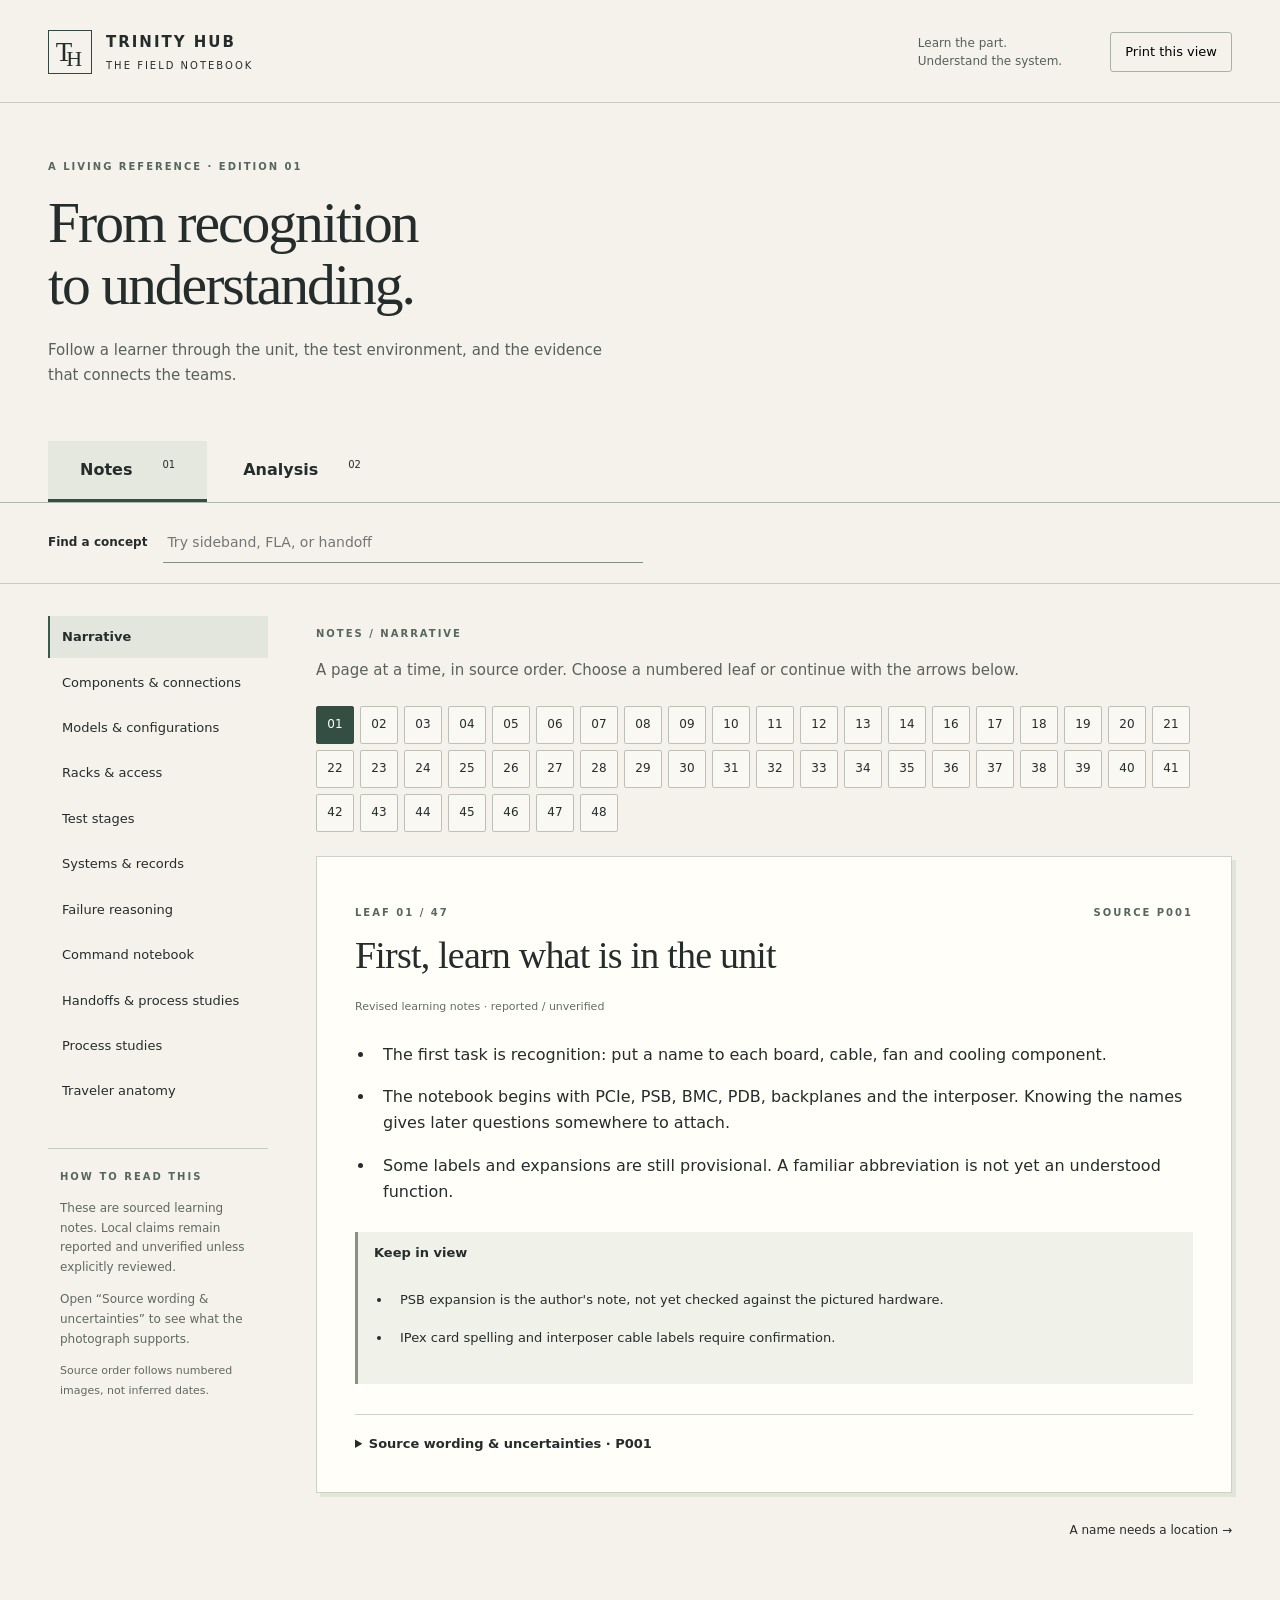
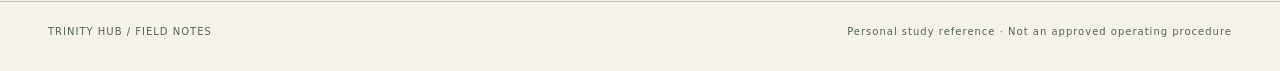
==== site/index.html @ b90e6e1c "Consolidate field notes into a sourced learning notebook and site" ====
<!doctype html>
<html lang="en">
<head>
  <meta charset="utf-8">
  <meta name="viewport" content="width=device-width, initial-scale=1">
  <meta name="description" content="Trinity Hub: a sourced learning notebook about components, testing, evidence and handoffs.">
  <title>Trinity Hub · Field Notes</title>
  <link rel="stylesheet" href="styles.css">
  <script src="content.js" defer></script>
  <script src="app.js" defer></script>
</head>
<body>
  <a class="skip" href="#main">Skip to notes</a>
  <header class="masthead">
    <a class="brand" href="#notes/narrative/1"><span class="emblem" aria-hidden="true">T<span>H</span></span><span>TRINITY HUB<small>THE FIELD NOTEBOOK</small></span></a>
    <p class="motto">Learn the part.<br>Understand the system.</p>
    <button id="print" class="quiet">Print this view</button>
  </header>
  <div class="intro"><p class="eyebrow">A living reference · Edition 01</p><h1>From recognition<br>to understanding.</h1><p>Follow a learner through the unit, the test environment, and the evidence that connects the teams.</p></div>
  <nav class="primary" aria-label="Main sections"><a href="#notes/narrative/1" data-section="notes">Notes <span>01</span></a><a href="#analysis" data-section="analysis">Analysis <span>02</span></a></nav>
  <div class="toolbar"><label for="search">Find a concept</label><input id="search" type="search" placeholder="Try sideband, FLA, or handoff" autocomplete="off"><button id="clear-search" class="quiet" hidden>Clear search</button><span id="count" role="status" aria-live="polite"></span></div>
  <div class="workspace"><aside><nav id="sections" aria-label="Notebook topics"></nav><div class="aside-note"><span class="eyebrow">How to read this</span><p>These are sourced learning notes. Local claims remain reported and unverified unless explicitly reviewed.</p><p>Open “Source wording &amp; uncertainties” to see what the photograph supports.</p><small>Source order follows numbered images, not inferred dates.</small></div></aside><main id="main" tabindex="-1"></main></div>
  <footer><span>TRINITY HUB / FIELD NOTES</span><span>Personal study reference · Not an approved operating procedure</span></footer>
  <noscript><p>This notebook needs JavaScript for navigation. Read the Markdown edition in the repository’s notes folder.</p></noscript>
</body>
</html>
---- site/styles.css ----
*{box-sizing:border-box}html{scroll-behavior:smooth}body{margin:0;background:#f4f2eb;color:#252d2c;font:16px/1.65 system-ui,-apple-system,"Segoe UI",sans-serif}a{color:inherit;text-underline-offset:4px}button,input{font:inherit}button,a,input{touch-action:manipulation}button{cursor:pointer}a:focus-visible,button:focus-visible,input:focus-visible,summary:focus-visible{outline:3px solid #476860;outline-offset:4px}[hidden]{display:none!important}.skip{position:absolute;left:16px;top:-60px;background:white;padding:10px;z-index:5}.skip:focus{top:10px}.masthead,.intro,.primary,.toolbar,.workspace,footer{max-width:1320px;margin:auto;padding-left:48px;padding-right:48px}.masthead{display:flex;align-items:center;justify-content:space-between;gap:24px;padding-top:30px;padding-bottom:28px;border-bottom:1px solid #c8cbc3}.brand{display:flex;gap:14px;align-items:center;text-decoration:none;font-size:15px;font-weight:750;letter-spacing:2px}.brand small{display:block;font-size:10px;font-weight:500;letter-spacing:2px;margin-top:3px}.emblem{display:flex;align-items:center;justify-content:center;width:44px;height:44px;border:1px solid #344641;font:27px Georgia,serif}.emblem span{margin-left:-8px;margin-top:13px;font-size:22px}.motto{font-size:12px;line-height:1.5;margin:0;margin-left:auto;margin-right:24px;color:#56605b}.quiet{background:transparent;border:1px solid #a9b0a7;padding:8px 14px;border-radius:3px;font-size:13px}.quiet:hover{background:#e4e8df}.intro{padding-top:46px;padding-bottom:38px;position:relative}.eyebrow{font-size:10px;font-weight:750;letter-spacing:2px;text-transform:uppercase;color:#55675f}.intro h1{font:clamp(35px,4.5vw,62px)/1.08 Georgia,serif;letter-spacing:-2px;margin:16px 0 22px;max-width:750px}.intro>p:last-child{max-width:580px;color:#57605b;font-size:15px}.primary{display:flex;gap:4px;border-bottom:1px solid #aeb8ad}.primary a{text-decoration:none;padding:16px 32px;border-bottom:3px solid transparent;font-weight:650;display:flex;gap:30px}.primary a span{font-size:10px;font-weight:400}.primary a[aria-current]{border-bottom-color:#344e43;background:#e4e8df}.toolbar{display:flex;align-items:center;gap:16px;padding-top:20px;padding-bottom:20px;border-bottom:1px solid #c8cbc3}.toolbar label{font-size:12px;font-weight:650;white-space:nowrap}.toolbar input{width:min(480px,60%);background:transparent;border:0;border-bottom:1px solid #858f86;padding:8px 4px;border-radius:0;font-size:14px}.toolbar #count{font-size:12px;color:#536058}.workspace{display:grid;grid-template-columns:220px minmax(0,1fr);gap:48px;padding-top:32px;padding-bottom:60px;min-height:650px}aside nav{display:flex;flex-direction:column;gap:4px}aside nav a{display:block;text-decoration:none;font-size:13px;padding:10px 12px;border-left:2px solid transparent}aside nav a:hover{background:#e8eae3}aside nav a[aria-current]{border-color:#395a49;background:#e2e6dc;font-weight:700}.aside-note{margin-top:36px;padding:18px 12px;border-top:1px solid #c5cbbf;font-size:12px;color:#606960}.aside-note small{font-size:11px}main{min-width:0}main h2{font:38px/1.15 Georgia,serif;letter-spacing:-.8px;margin:12px 0 20px}main h3{font:25px/1.2 Georgia,serif;margin:0 0 15px}main h4{font-size:14px;margin:24px 0 10px}.lead{color:#5a625b;max-width:720px;font-size:15px}.page-grid{display:flex;flex-wrap:wrap;gap:6px;margin:24px 0}.page-grid a{width:38px;height:38px;display:flex;align-items:center;justify-content:center;text-decoration:none;border:1px solid #bbc2b5;background:#f9f8f3;font-size:12px;border-radius:2px}.page-grid a:hover{border-color:#344e43}.page-grid a[aria-current]{background:#344e43;color:white;border-color:#344e43}.sheet{background:#fffef9;border:1px solid #ccd0c5;padding:38px;box-shadow:4px 4px 0 #e2e5da;position:relative}.sheet .eyebrow{display:flex;justify-content:space-between;gap:15px}.sheet h2{max-width:680px}.bullets{padding-left:20px;margin:26px 0}.bullets li{padding-left:8px;margin-bottom:16px}.source-label{font-size:11px;color:#626e64}.source-links{display:flex;flex-wrap:wrap;gap:6px;font-size:11px;margin-top:20px}.source-links a{padding:2px 7px;background:#e9ede4;text-decoration:none;border-radius:2px}.source-links a:hover{text-decoration:underline}.note-box{border-left:3px solid #86947f;padding:10px 16px;margin:24px 0;background:#f0f2e9;font-size:13px}.note-box p{margin:4px 0}.note-box ul{padding-left:18px}details{border-top:1px solid #cdd2c6;margin-top:30px;padding-top:18px}summary{cursor:pointer;font-size:13px;font-weight:650}.transcript{white-space:pre-wrap;overflow-wrap:anywhere;font:13px/1.8 ui-monospace,Consolas,monospace;margin-top:22px}.pager{display:flex;justify-content:space-between;gap:20px;margin-top:28px}.pager a{font-size:12px;text-decoration:none;max-width:45%}.pager a:last-child{text-align:right}.card{padding:25px 0;border-bottom:1px solid #c8cec1}.card p{font-size:15px;margin:12px 0}.card .status{font-size:10px;text-transform:uppercase;letter-spacing:1px;color:#586a5e}.card .next{font-size:13px;border-left:2px solid #98a58e;padding-left:14px}.topic-pages{display:grid;grid-template-columns:1fr 1fr;gap:10px;margin-top:22px}.topic-pages a{display:flex;gap:12px;font-size:13px;line-height:1.4;padding:14px;border:1px solid #c8cec1;text-decoration:none;background:#fafaf3}.topic-pages a:hover{border-color:#425b48}.topic-pages span{color:#718064;font-size:11px}.study-list{padding-left:24px}.study-list li{padding:8px 0 8px 8px}.map{display:flex;flex-wrap:wrap;gap:8px;margin:24px 0}.map span{font-size:12px;padding:10px;border:1px solid #aebba7}.map b{align-self:center;font-weight:400;color:#657760}.result{display:block;text-decoration:none;padding:22px 0;border-bottom:1px solid #c8cec1}.result:hover h3{text-decoration:underline}.result h3{font-size:23px;margin:6px 0}.result p{font-size:13px;margin:8px 0;color:#556453}.result small{font-size:10px;letter-spacing:1px;text-transform:uppercase}.empty{padding:32px;border:1px dashed #aeb9a6}footer{display:flex;justify-content:space-between;gap:24px;padding-top:22px;padding-bottom:30px;border-top:1px solid #bcc6b4;font-size:10px;letter-spacing:1px;color:#55644e}noscript{padding:30px}.analysis-nav{display:flex;flex-wrap:wrap;gap:8px;margin:20px 0}.analysis-nav a{font-size:12px;text-decoration:none;border:1px solid #bac6b0;padding:7px 12px}.analysis-nav a[aria-current]{background:#344e43;color:white}html:has(#search:focus){scroll-behavior:auto}
@media(max-width:800px){.masthead,.intro,.primary,.toolbar,.workspace,footer{padding-left:22px;padding-right:22px}.motto{display:none}.workspace{grid-template-columns:1fr;gap:24px;padding-top:20px}aside nav{flex-direction:row;overflow-x:auto;padding-bottom:8px}aside nav a{white-space:nowrap;border-left:0;border-bottom:2px solid transparent}aside nav a[aria-current]{border-bottom-color:#395a49}.aside-note{display:none}.intro{padding-top:30px;padding-bottom:25px}.sheet{padding:25px}.toolbar{flex-wrap:wrap;gap:8px 14px}.toolbar input{width:calc(100% - 110px)}.toolbar #count{width:100%}.primary a{padding:13px 24px}.topic-pages{grid-template-columns:1fr}footer{flex-direction:column;gap:6px}.sheet h2,main h2{font-size:31px}}
@media(prefers-reduced-motion:reduce){html{scroll-behavior:auto}}
@media print{@page{margin:15mm}body{background:white;color:black;font-size:11pt}.masthead,.intro,.primary,.toolbar,aside,.page-grid,.pager,.analysis-nav,footer,.skip{display:none!important}.workspace{display:block;padding:0;max-width:none;min-height:0}.sheet{padding:0;background:white;box-shadow:none;border:0}.sheet h2,main h2{font-size:24pt}.card,.note-box,.source-links a{background:white;color:black}.card{break-inside:avoid}details{display:none}.source-links a{text-decoration:none;padding:0}main h2,main h3{break-after:avoid}.topic-pages a{background:white}a[href]:after{content:none}.note-box{border-color:black}main:before{content:'TRINITY HUB · STUDY NOTES · REPORTED / UNVERIFIED';font-size:8pt;letter-spacing:1px}.bullets li{margin-bottom:10px}}
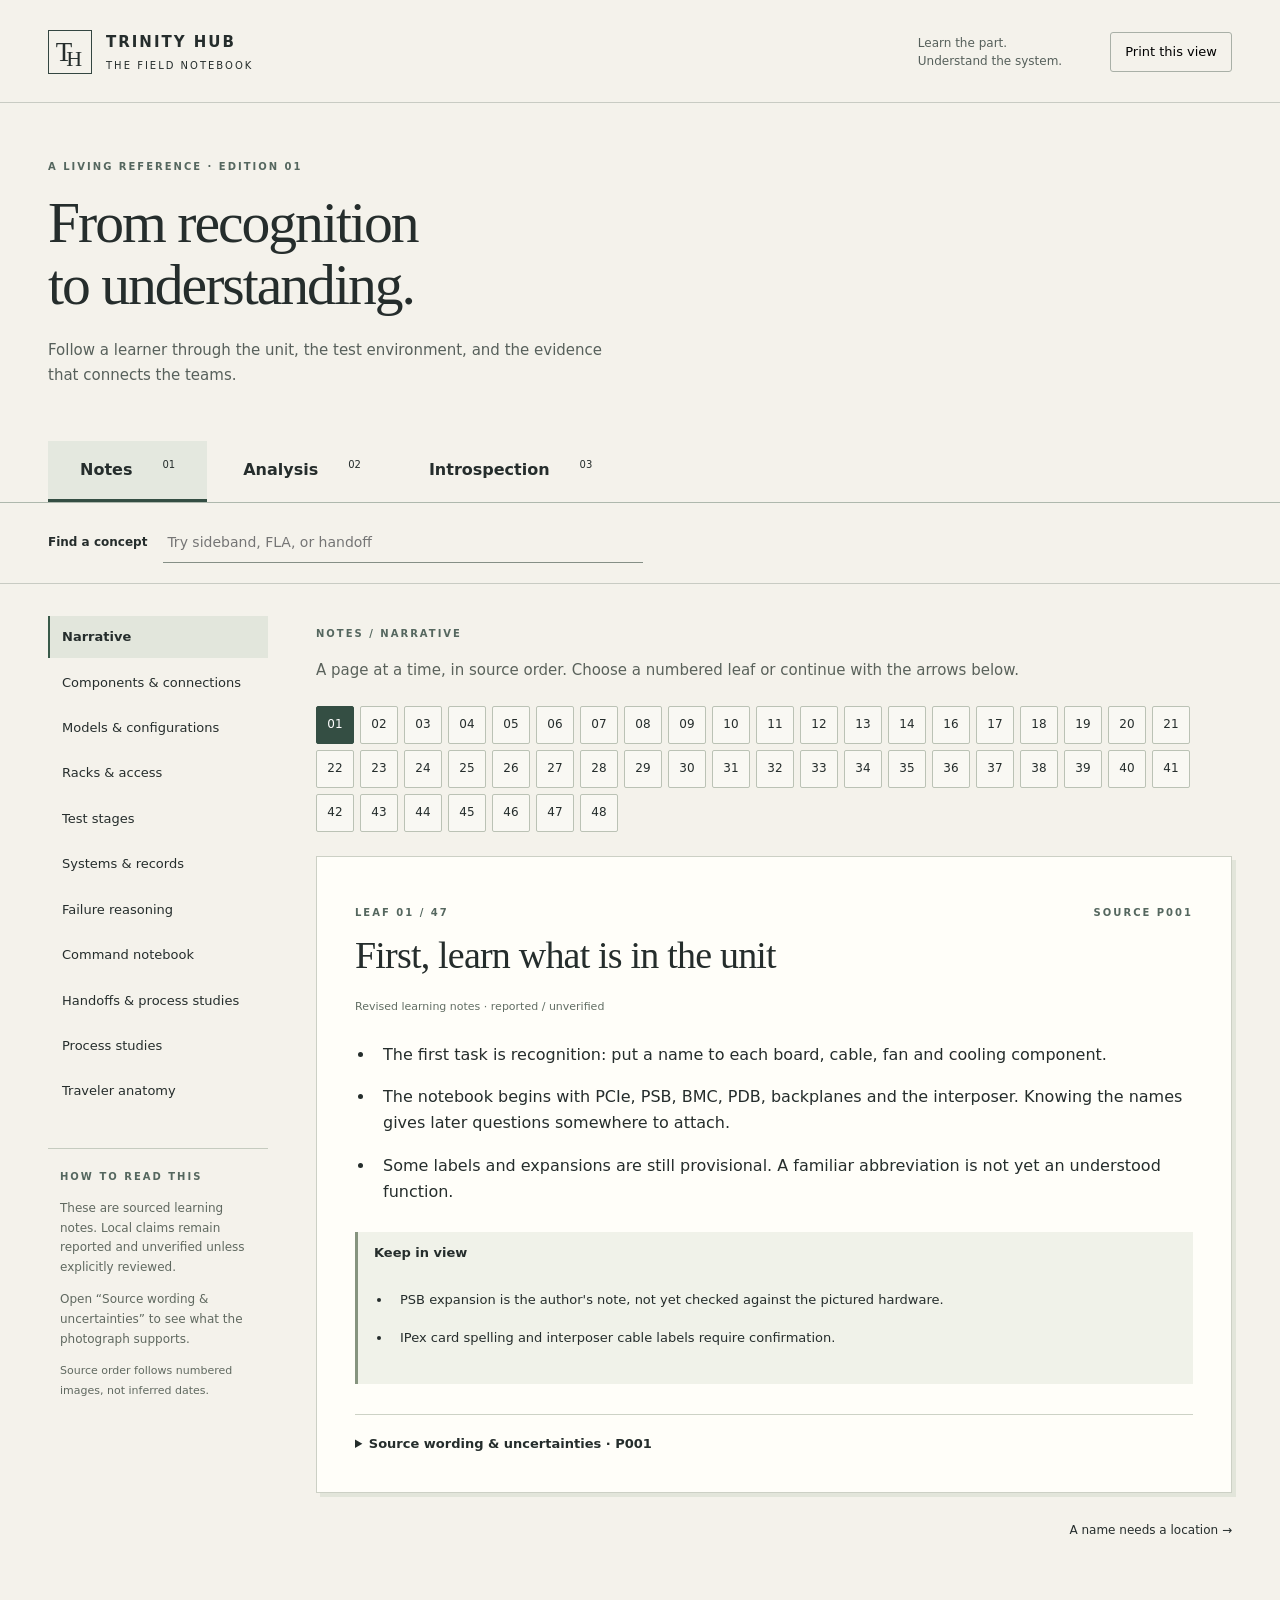
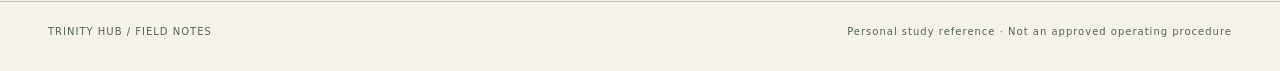
==== commit 7b561478: "Focus Analysis on company operations and preserve Introspection" ====
--- a/site/index.html
+++ b/site/index.html
@@ -17,7 +17,7 @@
     <button id="print" class="quiet">Print this view</button>
   </header>
   <div class="intro"><p class="eyebrow">A living reference · Edition 01</p><h1>From recognition<br>to understanding.</h1><p>Follow a learner through the unit, the test environment, and the evidence that connects the teams.</p></div>
-  <nav class="primary" aria-label="Main sections"><a href="#notes/narrative/1" data-section="notes">Notes <span>01</span></a><a href="#analysis" data-section="analysis">Analysis <span>02</span></a></nav>
+  <nav class="primary" aria-label="Main sections"><a href="#notes/narrative/1" data-section="notes">Notes <span>01</span></a><a href="#analysis" data-section="analysis">Analysis <span>02</span></a><a href="#introspection" data-section="introspection">Introspection <span>03</span></a></nav>
   <div class="toolbar"><label for="search">Find a concept</label><input id="search" type="search" placeholder="Try sideband, FLA, or handoff" autocomplete="off"><button id="clear-search" class="quiet" hidden>Clear search</button><span id="count" role="status" aria-live="polite"></span></div>
   <div class="workspace"><aside><nav id="sections" aria-label="Notebook topics"></nav><div class="aside-note"><span class="eyebrow">How to read this</span><p>These are sourced learning notes. Local claims remain reported and unverified unless explicitly reviewed.</p><p>Open “Source wording &amp; uncertainties” to see what the photograph supports.</p><small>Source order follows numbered images, not inferred dates.</small></div></aside><main id="main" tabindex="-1"></main></div>
   <footer><span>TRINITY HUB / FIELD NOTES</span><span>Personal study reference · Not an approved operating procedure</span></footer>
--- a/site/styles.css
+++ b/site/styles.css
@@ -2,3 +2,7 @@
 @media(max-width:800px){.masthead,.intro,.primary,.toolbar,.workspace,footer{padding-left:22px;padding-right:22px}.motto{display:none}.workspace{grid-template-columns:1fr;gap:24px;padding-top:20px}aside nav{flex-direction:row;overflow-x:auto;padding-bottom:8px}aside nav a{white-space:nowrap;border-left:0;border-bottom:2px solid transparent}aside nav a[aria-current]{border-bottom-color:#395a49}.aside-note{display:none}.intro{padding-top:30px;padding-bottom:25px}.sheet{padding:25px}.toolbar{flex-wrap:wrap;gap:8px 14px}.toolbar input{width:calc(100% - 110px)}.toolbar #count{width:100%}.primary a{padding:13px 24px}.topic-pages{grid-template-columns:1fr}footer{flex-direction:column;gap:6px}.sheet h2,main h2{font-size:31px}}
 @media(prefers-reduced-motion:reduce){html{scroll-behavior:auto}}
 @media print{@page{margin:15mm}body{background:white;color:black;font-size:11pt}.masthead,.intro,.primary,.toolbar,aside,.page-grid,.pager,.analysis-nav,footer,.skip{display:none!important}.workspace{display:block;padding:0;max-width:none;min-height:0}.sheet{padding:0;background:white;box-shadow:none;border:0}.sheet h2,main h2{font-size:24pt}.card,.note-box,.source-links a{background:white;color:black}.card{break-inside:avoid}details{display:none}.source-links a{text-decoration:none;padding:0}main h2,main h3{break-after:avoid}.topic-pages a{background:white}a[href]:after{content:none}.note-box{border-color:black}main:before{content:'TRINITY HUB · STUDY NOTES · REPORTED / UNVERIFIED';font-size:8pt;letter-spacing:1px}.bullets li{margin-bottom:10px}}
+
+/* Keep three main sections usable on narrow screens. */
+.primary{overflow-x:auto}.primary a{flex-shrink:0}
+@media(max-width:800px){.primary a{padding:13px 14px;gap:12px}}
